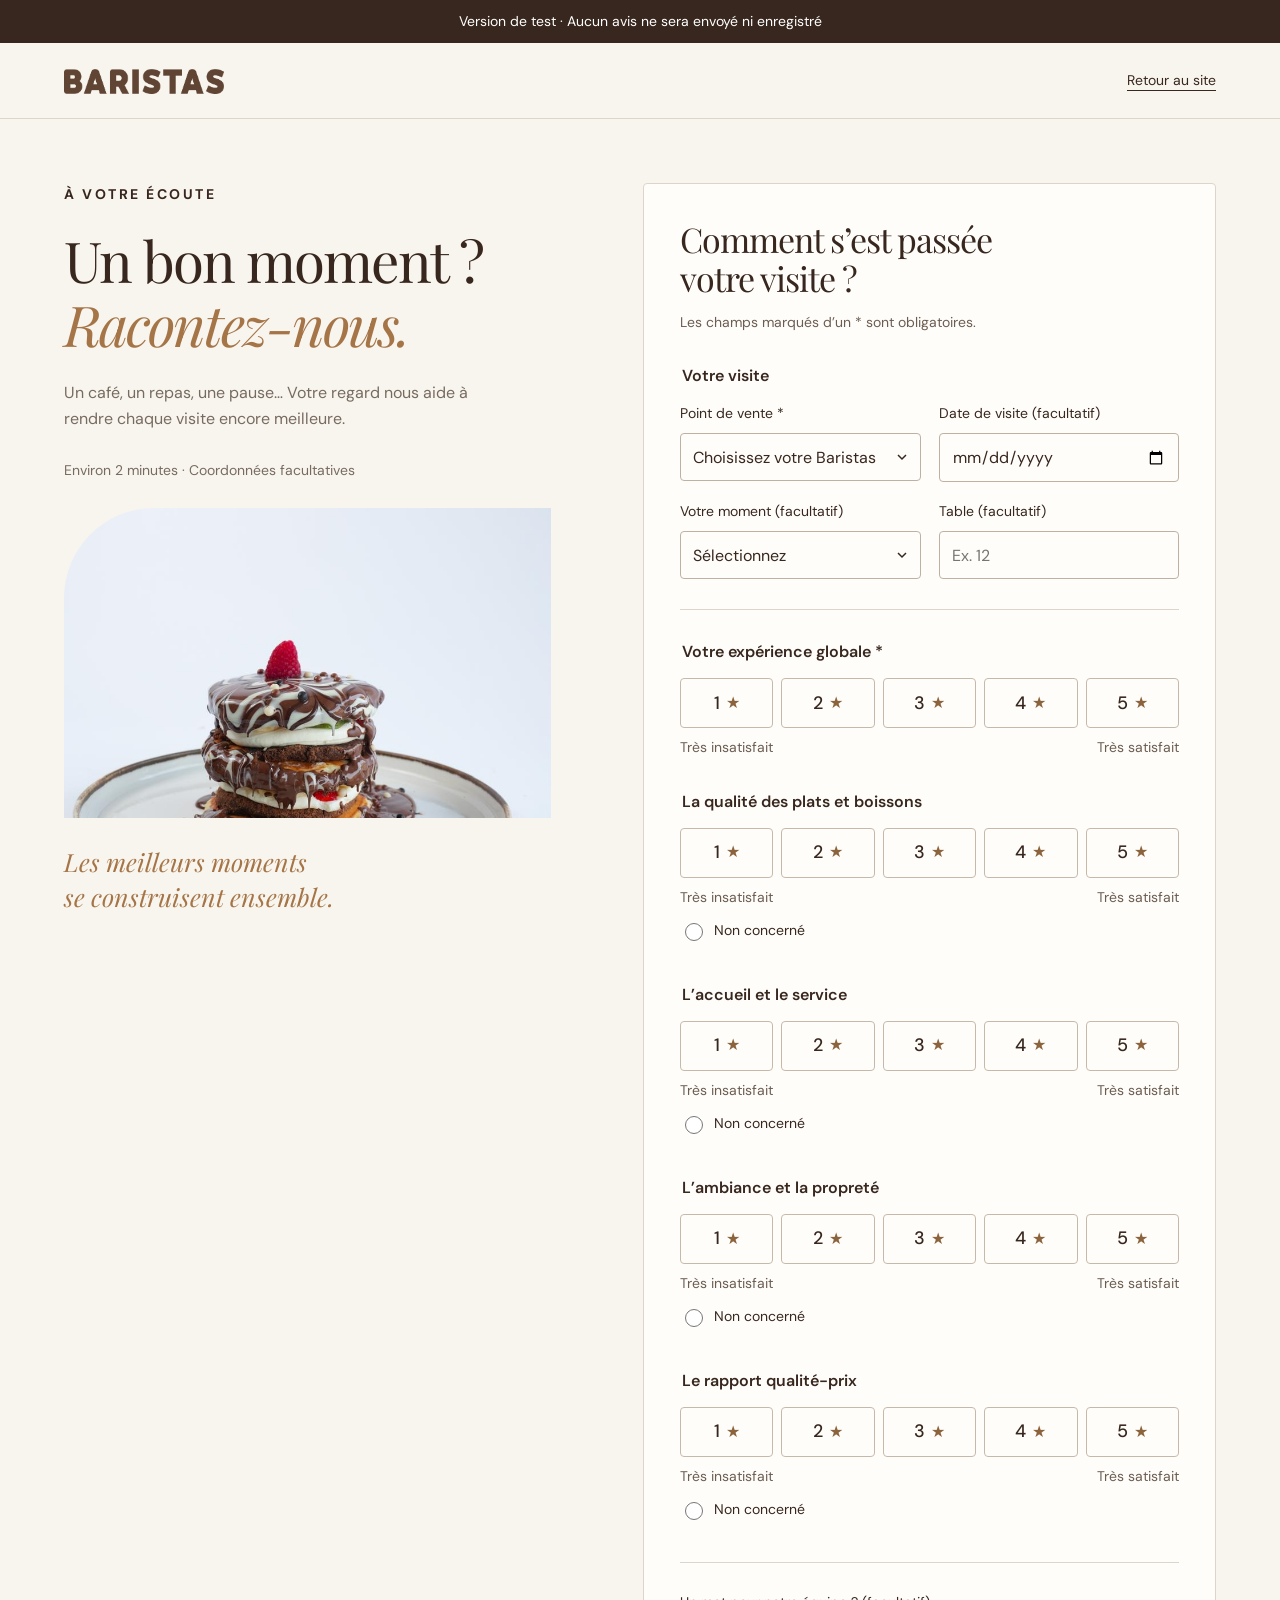
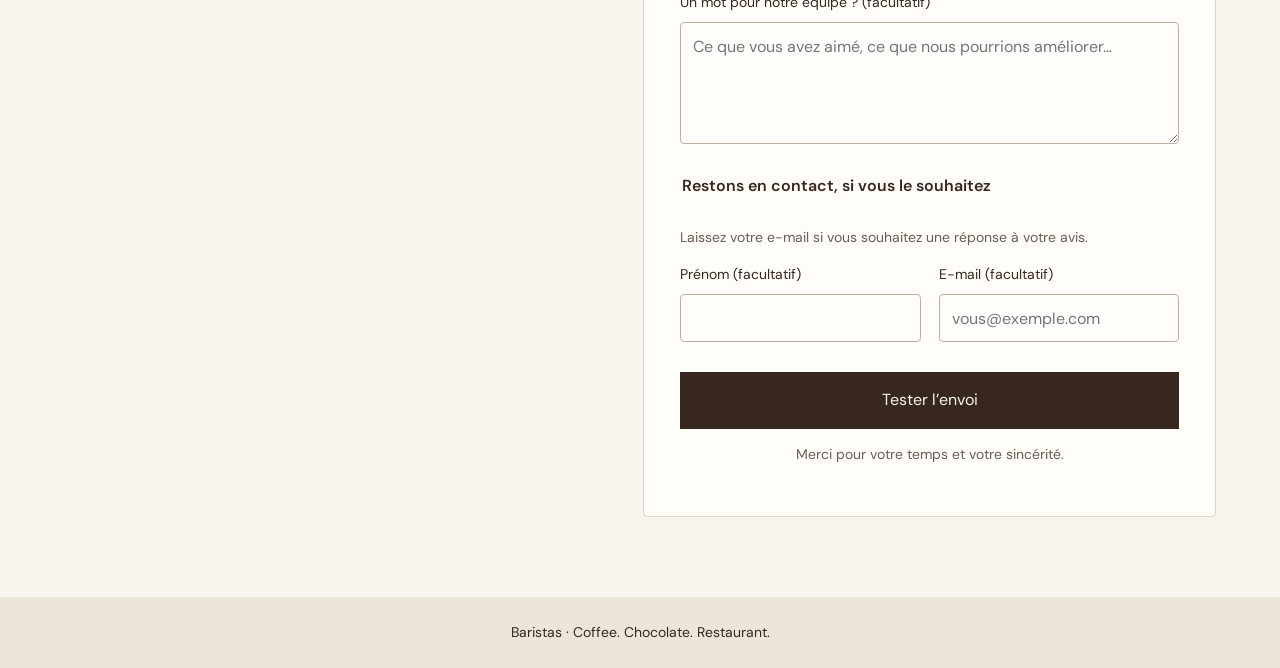
==== avis-test/index.html @ 48a45b2b "Add isolated restaurant feedback demo with simulated submission" ====
<!doctype html>
<html lang="fr">
<head>
<meta charset="utf-8"><meta name="viewport" content="width=device-width,initial-scale=1">
<meta name="robots" content="noindex,nofollow"><title>Test — Votre avis compte — Baristas</title>
<meta name="description" content="Partagez votre expérience chez Baristas. Quelques notes, un mot, et de meilleurs moments à partager.">
<meta name="theme-color" content="#38271e">
<link rel="icon" href="assets/img/logo Baristas head.png">
<link rel="stylesheet" href="assets/css/baristas.css"><link rel="stylesheet" href="assets/css/avis.css">
<script src="assets/js/avis.js" defer></script><script src="assets/js/test-only.js" defer></script>
</head>
<body class="review-page">
<a class="skip-link" href="#avis-form">Aller au questionnaire</a>
<div style="padding:10px 20px;text-align:center;background:#38271e;color:#fff;font-size:14px">Version de test · Aucun avis ne sera envoyé ni enregistré</div><header class="review-header"><a href="../index.html" aria-label="Baristas — Accueil"><img src="assets/img/logo Baristas (2).png" alt="Baristas" width="160" height="55"></a><a href="../index.html">Retour au site</a></header>
<main class="review-layout">
<div class="review-intro"><p class="eyebrow">À VOTRE ÉCOUTE</p><h1>Un bon moment ?<br><em>Racontez-nous.</em></h1><p>Un café, un repas, une pause… Votre regard nous aide à rendre chaque visite encore meilleure.</p><div class="review-caption">Environ 2 minutes · Coordonnées facultatives</div><img class="review-photo" src="assets/img/img scroll 1.jpeg" alt="Pancakes gourmands chez Baristas" width="600" height="520"><blockquote>Les meilleurs moments<br>se construisent ensemble.</blockquote></div>
<form id="avis-form" class="review-form" action="merci-avis.html" method="GET">

<h2>Comment s’est passée<br>votre visite ?</h2><p class="review-help">Les champs marqués d’un * sont obligatoires.</p>
<fieldset class="visit-fields"><legend>Votre visite</legend><div class="review-fields"><label>Point de vente *<select name="Lieu" id="review-location" required><option value="">Choisissez votre Baristas</option><option>Morocco Mall</option><option>Parc Mohammedia</option><option>Boulevard Al Qods</option><option>Aeria Mall</option><option>Sela Park Almaz</option><option>Mazeej Mall Laâyoune</option></select></label><label>Date de visite (facultatif)<input type="date" name="Date_visite" id="review-date"></label><label>Votre moment (facultatif)<select name="Moment"><option value="">Sélectionnez</option><option>Petit-déjeuner</option><option>Déjeuner</option><option>Pause café / goûter</option><option>Dîner</option></select></label><label>Table (facultatif)<input name="Table" maxlength="30" placeholder="Ex. 12"></label></div></fieldset>
<div class="review-ratings"><fieldset class="rating-group"><legend>Votre expérience globale *</legend><div class="rating-options"><label class="rating-choice"><input type="radio" name="Experience" value="1" required><span><b>1</b><span class="rating-star" aria-hidden="true">★</span></span><span class="sr-only"> sur 5</span></label><label class="rating-choice"><input type="radio" name="Experience" value="2" required><span><b>2</b><span class="rating-star" aria-hidden="true">★</span></span><span class="sr-only"> sur 5</span></label><label class="rating-choice"><input type="radio" name="Experience" value="3" required><span><b>3</b><span class="rating-star" aria-hidden="true">★</span></span><span class="sr-only"> sur 5</span></label><label class="rating-choice"><input type="radio" name="Experience" value="4" required><span><b>4</b><span class="rating-star" aria-hidden="true">★</span></span><span class="sr-only"> sur 5</span></label><label class="rating-choice"><input type="radio" name="Experience" value="5" required><span><b>5</b><span class="rating-star" aria-hidden="true">★</span></span><span class="sr-only"> sur 5</span></label></div><div class="rating-scale"><span>Très insatisfait</span><span>Très satisfait</span></div></fieldset>
<fieldset class="rating-group"><legend>La qualité des plats et boissons</legend><div class="rating-options"><label class="rating-choice"><input type="radio" name="Cuisine" value="1" ><span><b>1</b><span class="rating-star" aria-hidden="true">★</span></span><span class="sr-only"> sur 5</span></label><label class="rating-choice"><input type="radio" name="Cuisine" value="2" ><span><b>2</b><span class="rating-star" aria-hidden="true">★</span></span><span class="sr-only"> sur 5</span></label><label class="rating-choice"><input type="radio" name="Cuisine" value="3" ><span><b>3</b><span class="rating-star" aria-hidden="true">★</span></span><span class="sr-only"> sur 5</span></label><label class="rating-choice"><input type="radio" name="Cuisine" value="4" ><span><b>4</b><span class="rating-star" aria-hidden="true">★</span></span><span class="sr-only"> sur 5</span></label><label class="rating-choice"><input type="radio" name="Cuisine" value="5" ><span><b>5</b><span class="rating-star" aria-hidden="true">★</span></span><span class="sr-only"> sur 5</span></label></div><div class="rating-scale"><span>Très insatisfait</span><span>Très satisfait</span></div><label class="not-rated"><input type="radio" name="Cuisine" value="Non concerné"> Non concerné</label></fieldset>
<fieldset class="rating-group"><legend>L’accueil et le service</legend><div class="rating-options"><label class="rating-choice"><input type="radio" name="Service" value="1" ><span><b>1</b><span class="rating-star" aria-hidden="true">★</span></span><span class="sr-only"> sur 5</span></label><label class="rating-choice"><input type="radio" name="Service" value="2" ><span><b>2</b><span class="rating-star" aria-hidden="true">★</span></span><span class="sr-only"> sur 5</span></label><label class="rating-choice"><input type="radio" name="Service" value="3" ><span><b>3</b><span class="rating-star" aria-hidden="true">★</span></span><span class="sr-only"> sur 5</span></label><label class="rating-choice"><input type="radio" name="Service" value="4" ><span><b>4</b><span class="rating-star" aria-hidden="true">★</span></span><span class="sr-only"> sur 5</span></label><label class="rating-choice"><input type="radio" name="Service" value="5" ><span><b>5</b><span class="rating-star" aria-hidden="true">★</span></span><span class="sr-only"> sur 5</span></label></div><div class="rating-scale"><span>Très insatisfait</span><span>Très satisfait</span></div><label class="not-rated"><input type="radio" name="Service" value="Non concerné"> Non concerné</label></fieldset>
<fieldset class="rating-group"><legend>L’ambiance et la propreté</legend><div class="rating-options"><label class="rating-choice"><input type="radio" name="Ambiance" value="1" ><span><b>1</b><span class="rating-star" aria-hidden="true">★</span></span><span class="sr-only"> sur 5</span></label><label class="rating-choice"><input type="radio" name="Ambiance" value="2" ><span><b>2</b><span class="rating-star" aria-hidden="true">★</span></span><span class="sr-only"> sur 5</span></label><label class="rating-choice"><input type="radio" name="Ambiance" value="3" ><span><b>3</b><span class="rating-star" aria-hidden="true">★</span></span><span class="sr-only"> sur 5</span></label><label class="rating-choice"><input type="radio" name="Ambiance" value="4" ><span><b>4</b><span class="rating-star" aria-hidden="true">★</span></span><span class="sr-only"> sur 5</span></label><label class="rating-choice"><input type="radio" name="Ambiance" value="5" ><span><b>5</b><span class="rating-star" aria-hidden="true">★</span></span><span class="sr-only"> sur 5</span></label></div><div class="rating-scale"><span>Très insatisfait</span><span>Très satisfait</span></div><label class="not-rated"><input type="radio" name="Ambiance" value="Non concerné"> Non concerné</label></fieldset>
<fieldset class="rating-group"><legend>Le rapport qualité-prix</legend><div class="rating-options"><label class="rating-choice"><input type="radio" name="Qualite_prix" value="1" ><span><b>1</b><span class="rating-star" aria-hidden="true">★</span></span><span class="sr-only"> sur 5</span></label><label class="rating-choice"><input type="radio" name="Qualite_prix" value="2" ><span><b>2</b><span class="rating-star" aria-hidden="true">★</span></span><span class="sr-only"> sur 5</span></label><label class="rating-choice"><input type="radio" name="Qualite_prix" value="3" ><span><b>3</b><span class="rating-star" aria-hidden="true">★</span></span><span class="sr-only"> sur 5</span></label><label class="rating-choice"><input type="radio" name="Qualite_prix" value="4" ><span><b>4</b><span class="rating-star" aria-hidden="true">★</span></span><span class="sr-only"> sur 5</span></label><label class="rating-choice"><input type="radio" name="Qualite_prix" value="5" ><span><b>5</b><span class="rating-star" aria-hidden="true">★</span></span><span class="sr-only"> sur 5</span></label></div><div class="rating-scale"><span>Très insatisfait</span><span>Très satisfait</span></div><label class="not-rated"><input type="radio" name="Qualite_prix" value="Non concerné"> Non concerné</label></fieldset>
</div>
<label class="review-label">Un mot pour notre équipe ? (facultatif)<textarea name="Commentaire" rows="4" maxlength="3000" placeholder="Ce que vous avez aimé, ce que nous pourrions améliorer…"></textarea></label>
<fieldset class="contact-fields"><legend>Restons en contact, si vous le souhaitez</legend><p class="review-help">Laissez votre e-mail si vous souhaitez une réponse à votre avis.</p><div class="review-fields"><label>Prénom (facultatif)<input name="Prenom" autocomplete="given-name" maxlength="100"></label><label>E-mail (facultatif)<input type="email" name="email" autocomplete="email" maxlength="254" placeholder="vous@exemple.com"></label></div></fieldset>
<button type="submit" class="button review-submit" disabled>Tester l’envoi</button><noscript><p>Activez JavaScript pour tester l’envoi simulé.</p></noscript><p class="review-help review-end">Merci pour votre temps et votre sincérité.</p>
</form></main>
<footer class="review-footer">Baristas · Coffee. Chocolate. Restaurant.</footer>
</body></html>
---- avis-test/assets/css/baristas.css ----
@import url('https://fonts.googleapis.com/css2?family=DM+Sans:wght@400;500;600;700&family=Playfair+Display:ital,wght@0,400;0,500;0,600;1,400;1,500&display=swap');
:root{--cream:#f8f5ee;--ink:#38271e;--muted:#776b61;--caramel:#a57548;--line:#ddd5c9;--serif:'Playfair Display',Georgia,serif;--sans:'DM Sans',Arial,sans-serif;scroll-behavior:smooth}

*{box-sizing:border-box}
body{margin:0;background:var(--cream);color:var(--ink);font-family:var(--sans);font-size:15px;line-height:1.65}
a{color:inherit;text-decoration:none}
button,input{font:inherit}
button,a{-webkit-tap-highlight-color:transparent}
button{cursor:pointer}
img{display:block;max-width:100%;object-fit:cover}
h1,h2,h3,p{margin:0}
h1,h2,h3{font-weight:400}
h1,h2{font-family:var(--serif);line-height:1.13;letter-spacing:-2px}
h2{font-size:clamp(35px,4vw,56px)}
em{font-weight:400;color:var(--caramel)}
p{color:var(--muted)}
:focus-visible{outline:3px solid #986432;outline-offset:5px}
section{scroll-margin-top:110px}
[hidden]{display:none!important}
.sr-only{position:absolute;width:1px;height:1px;padding:0;overflow:hidden;clip:rect(0,0,0,0);white-space:nowrap}
.skip-link{position:fixed;top:-100px;left:20px;background:var(--ink);color:white;padding:12px;z-index:100}
.skip-link:focus{top:10px}
.announcement{background:var(--ink);color:#f3e9dc;padding:9px 6%;font-size:10px;letter-spacing:2px;display:flex;justify-content:space-between}
.announcement span{letter-spacing:.4px;font-size:11px}
.site-header{height:99px;position:sticky;top:0;z-index:20;background:#f8f5eef7;backdrop-filter:blur(14px);border-bottom:1px solid var(--line);display:flex;align-items:center;justify-content:space-between;gap:25px;padding:0 6%}
.brand img{width:136px;height:49px;object-fit:contain}
.site-header nav{display:flex;gap:29px;font-size:13px}
.site-header nav a:hover,.text-link:hover{color:var(--caramel)}
.button{display:inline-flex;justify-content:center;align-items:center;gap:25px;min-height:51px;background:var(--ink);color:var(--cream);padding:14px 23px;font-size:13px;border:1px solid var(--ink);transition:background .2s,transform .2s}
.button:hover{background:#644633;transform:translateY(-2px)}
.header-cta{font-size:12px;min-height:44px;padding:10px 17px}
.nav-toggle{display:none}
.hero{display:grid;grid-template-columns:1fr 1fr;min-height:650px;padding:30px 4% 38px 8%;gap:5%}
.hero-copy{align-self:center;padding:20px 0 30px}
.eyebrow{font-size:10px;letter-spacing:2.5px;font-weight:700;color:var(--ink);margin-bottom:24px}
.eyebrow span{display:inline-block;width:7px;height:7px;border-radius:50%;background:var(--caramel);margin-right:7px}
.hero h1{font-size:clamp(48px,5.9vw,86px);line-height:1.08;letter-spacing:-3.5px}
.hero h1 em{font-size:.8em}
.intro{max-width:355px;margin:25px 0 28px;font-size:15px;line-height:1.8}
.hero-actions{display:flex;align-items:center;gap:26px}
.text-link{font-size:13px;display:inline-flex;gap:14px;align-items:center}
.hero-note{font-size:10px;color:var(--muted);margin-top:53px;display:flex;align-items:center;gap:12px}
.small-line{width:26px;height:1px;background:var(--caramel)}
.hero-photo{position:relative;min-height:580px;border-radius:160px 0 0 0;isolation:isolate}
.hero-photo>img{width:100%;height:100%;position:absolute;inset:0;border-radius:inherit;object-position:50% 55%}
.hero-photo:after{content:'';position:absolute;inset:50% 0 0;background:linear-gradient(transparent,#24180ca8);z-index:0}
.photo-label{position:absolute;bottom:35px;left:35px;z-index:1;color:white}
.photo-label span{display:block;letter-spacing:2px;font-size:9px}
.photo-label strong{font:italic 29px var(--serif);display:block;margin-top:8px}
.round-stamp{position:absolute;top:33px;right:26px;transform:rotate(12deg);background:#eee0c9;color:var(--ink);border:1px solid #bd9b71;outline:5px solid #eee0c9;border-radius:50%;width:108px;height:108px;display:flex;flex-direction:column;align-items:center;justify-content:center;font-size:7px;letter-spacing:.7px;line-height:1.1}
.round-stamp span{font:italic 37px Georgia}
.brand-strip{display:flex;align-items:center;justify-content:space-evenly;gap:20px;padding:21px 5%;background:#eee7dc;color:#715a46;font-size:11px;letter-spacing:1px}
.brand-strip span:nth-child(even){font-size:20px;color:var(--caramel)}
.section{padding:90px 8%}
.section-heading{display:flex;align-items:flex-end;justify-content:space-between;gap:35px;margin-bottom:36px}
.section-heading>p{font-size:13px;max-width:330px;padding-bottom:6px}
.section-heading .eyebrow{margin-bottom:16px}
.specialty-grid{display:grid;grid-template-columns:repeat(3,1fr);gap:24px}
.image-wrap{overflow:hidden;position:relative;background:#e7e5e0}
.image-wrap img{width:100%;height:340px;transition:transform .5s}
.specialty:hover img{transform:scale(1.04)}
.image-arrow{position:absolute;bottom:16px;right:16px;border-radius:50%;background:var(--cream);width:38px;height:38px;display:grid;place-items:center}
.specialty-caption{display:flex;align-items:center;justify-content:space-between;margin-top:20px}
.specialty h3{font:25px var(--serif)}
.specialty-caption>span{font-size:10px;color:var(--caramel)}
.specialty p{font-size:12px;margin-top:8px}
.menu-callout{margin-top:37px;padding:25px 0;border-top:1px solid var(--line);border-bottom:1px solid var(--line);display:flex;gap:25px;align-items:center;justify-content:space-between}
.menu-callout strong{font-weight:500;font-size:16px}
.menu-callout p{font-size:12px}
.menu-callout>.text-link{max-width:180px}
.story{background:#eee8de;display:grid;grid-template-columns:1fr 1fr;gap:10%;align-items:center}
.story-photo img{width:100%;height:480px;border-radius:0 130px 0 0}
.story-copy p:not(.eyebrow){margin-top:23px;font-size:14px;max-width:380px}
.story-copy .text-link{margin-top:28px;padding-bottom:8px;border-bottom:1px solid var(--caramel)}
.filters{display:flex;gap:10px;flex-wrap:wrap;margin-bottom:30px}
.filters button{background:transparent;border:1px solid var(--line);border-radius:25px;padding:10px 20px;color:var(--ink);font-size:12px;min-height:44px}
.filters button.active{background:var(--ink);color:var(--cream);border-color:var(--ink)}
.filters button:hover{border-color:var(--ink)}
.filters button span{margin-left:8px;opacity:.7}
.address-grid{display:grid;grid-template-columns:repeat(3,1fr);gap:18px}
.address-card{padding:26px 23px;border:1px solid var(--line);background:#fcfaf6}
.address-top{display:flex;justify-content:space-between;align-items:center;font-size:9px;text-transform:uppercase;letter-spacing:1.8px;color:#876749}
.address-number{color:#a59480;font-size:13px}
.address-card h3{font:23px var(--serif);margin:20px 0 9px}
.address-card>p{font-size:12px}
.address-card .hours{margin-top:22px;font-size:11px;min-height:37px;display:flex;gap:7px;align-items:flex-start}
.address-actions{border-top:1px solid var(--line);padding-top:12px;display:flex;align-items:center;justify-content:space-between;gap:10px;font-size:11px}
.address-actions a{min-height:44px;display:flex;align-items:center}
.address-actions a:hover{text-decoration:underline}
.address-actions a:last-child{width:35px;justify-content:center}
.location-note{font-size:11px;margin-top:20px}
.events{background:var(--ink);display:grid;grid-template-columns:1fr 1fr;gap:7%;align-items:center;color:var(--cream)}
.events .eyebrow{color:#d3b28a}
.events em{color:#d3b28a}
.events p:not(.eyebrow){color:#d6c9bb;margin:26px 0;max-width:390px;font-size:14px}
.events>img{width:100%;height:390px;object-fit:cover}
.button.light{background:var(--cream);color:var(--ink)}
.button.light:hover{background:#e4d4ba}
.clients{background:#eee8de;display:grid;grid-template-columns:minmax(260px,.8fr) minmax(0,1.2fr);gap:8%;align-items:center}
.clients-heading .eyebrow{margin-bottom:16px}
.clients-heading>p:last-child{max-width:430px;margin-top:22px;font-size:13px}
.clients-grid{display:grid;grid-template-columns:repeat(2,minmax(0,1fr));gap:14px}
.client-logo{min-height:150px;background:#fff;border:1px solid #ded5c8;display:flex;align-items:center;justify-content:center;padding:28px;overflow:hidden}
.client-logo img{width:100%;height:86px;object-fit:contain;filter:saturate(.8);transition:transform .25s ease,filter .25s ease}
.client-logo:hover img{transform:scale(1.04);filter:saturate(1)}
.client-logo:nth-child(3) img,.client-logo:nth-child(4) img{transform:scale(1.65)}
.client-logo:nth-child(3):hover img,.client-logo:nth-child(4):hover img{transform:scale(1.72)}
.instagram{text-align:center}
.instagram .eyebrow{margin-bottom:16px}
.instagram>.text-link{margin-top:22px}
.instagram-grid{margin-top:35px;display:grid;grid-template-columns:repeat(4,1fr);gap:15px}
.instagram-grid img{width:100%;height:245px}
footer{background:#ece5da;padding:55px 8% 20px}
.footer-main{display:grid;grid-template-columns:2fr 1fr 1fr;gap:40px;padding-bottom:45px}
.footer-brand{font-family:Impact,'Arial Narrow',sans-serif;letter-spacing:-2px;font-size:42px;color:#674831}
.footer-main p{font-size:12px;margin-top:12px}
.footer-main strong{display:block;font-size:12px;margin:12px 0 20px}
.footer-main a{display:block;font-size:12px;margin:12px 0}
.footer-main a:hover{text-decoration:underline}
.footer-bottom{display:flex;justify-content:space-between;gap:20px;border-top:1px solid #d4caba;padding-top:20px;font-size:10px;color:#756555}
.mobile-bar{display:none}

@media(min-width:1600px){.hero,.section,.site-header,footer{padding-left:max(8%,calc((100vw - 1400px)/2));padding-right:max(8%,calc((100vw - 1400px)/2))}
}

@media(max-width:1100px){.site-header{padding:0 4%;gap:16px}
.site-header nav{gap:18px;font-size:12px}
.hero{padding-left:6%;gap:4%;min-height:580px}
.hero-photo{min-height:530px}
.section{padding:70px 6%}
.image-wrap img{height:290px}
.address-grid{grid-template-columns:repeat(2,1fr)}
.menu-callout{flex-wrap:wrap}
.instagram-grid img{height:200px}
}

@media(max-width:760px){.announcement{justify-content:center;font-size:9px}
.announcement span{display:none}
.site-header{height:76px;padding:0 6%;gap:12px}
.brand img{width:110px;height:40px}
.header-cta{margin-left:auto;padding:9px 12px;font-size:10px;gap:9px}
.nav-toggle{display:block;order:3;background:transparent;border:1px solid var(--line);width:42px;height:42px;font-size:24px;color:var(--ink)}
.site-header nav{display:none;position:absolute;top:76px;left:0;right:0;padding:20px 6%;background:var(--cream);border-bottom:1px solid var(--line);box-shadow:0 10px 20px #38271e12}
.site-header nav.is-open{display:flex;flex-direction:column;gap:0}
.site-header nav a{padding:13px 0;font-size:15px}
.hero{grid-template-columns:1fr;padding:36px 6% 26px;gap:25px}
.hero-copy{padding:0}
.hero h1{font-size:58px;letter-spacing:-2.5px}
.hero .eyebrow{font-size:9px;margin-bottom:21px}
.intro{margin:22px 0;font-size:14px;max-width:340px}
.hero-note{margin-top:26px;font-size:10px}
.hero-photo{min-height:390px;border-radius:100px 0 0 0}
.photo-label{bottom:25px;left:25px}
.round-stamp{width:90px;height:90px;top:22px;right:20px;font-size:6px}
.brand-strip{padding:17px 6%;gap:12px;flex-wrap:wrap;font-size:9px}
.brand-strip span:nth-child(4){display:none}
.brand-strip span:nth-child(odd){width:40%;text-align:center}
.section{padding:56px 6%}
.section-heading{display:block;margin-bottom:28px}
.section-heading>p{margin-top:20px;font-size:13px}
.eyebrow{font-size:9px;letter-spacing:1.8px}
.specialty-grid{grid-template-columns:1fr;gap:30px}
.image-wrap img{height:360px}
.specialty-caption{margin-top:14px}
.specialty h3{font-size:25px}
.menu-callout{gap:20px;padding:24px 0;align-items:flex-start;flex-direction:column}
.menu-callout>.text-link{max-width:none}
.story{grid-template-columns:1fr;gap:35px}
.story-photo img{height:370px}
.story-copy p:not(.eyebrow){max-width:none}
.filters{gap:8px}
.filters button{padding:9px 14px;font-size:11px}
.address-grid{grid-template-columns:1fr}
.address-card{padding:23px}
.address-card .hours{min-height:0;margin:20px 0}
.address-actions{font-size:12px}
.events{grid-template-columns:1fr;gap:30px}
.events>img{height:290px}
.clients{grid-template-columns:1fr;gap:30px}.clients-grid{grid-template-columns:1fr 1fr}.client-logo{min-height:125px;padding:20px}.client-logo img{height:72px}
.instagram-grid{grid-template-columns:1fr 1fr;gap:10px}
.instagram-grid img{height:180px}
footer{padding:40px 6% 95px}
.footer-main{grid-template-columns:1fr 1fr;gap:20px}
.footer-main>div:first-child{grid-column:1/-1}
.footer-bottom{font-size:9px}
.mobile-bar{display:flex;position:fixed;bottom:0;left:0;right:0;z-index:30;background:var(--cream);padding:9px 12px calc(9px + env(safe-area-inset-bottom));gap:9px;border-top:1px solid var(--line)}
.mobile-bar a{flex:1;display:flex;justify-content:center;align-items:center;gap:20px;min-height:44px;background:var(--ink);color:var(--cream);font-size:12px}
.mobile-bar a:first-child{background:#e9dfcf;color:var(--ink)}
section{scroll-margin-top:90px}
}

@media(max-width:370px){.header-cta{display:none}
.nav-toggle{margin-left:auto}
.hero h1{font-size:49px}
.hero-actions{gap:16px}
.hero-photo{min-height:340px}
.image-wrap img{height:300px}
.instagram-grid img{height:145px}
.clients-grid{grid-template-columns:1fr}.client-logo{min-height:110px}
}

.shared-menu{display:grid;grid-template-columns:240px 1fr;background:#eee7dc;border:1px solid var(--line);margin:0 0 38px;overflow:hidden}
.shared-menu-image img{width:100%;height:100%;min-height:290px;object-fit:cover}
.shared-menu-copy{padding:32px 40px;align-self:center}
.shared-menu-copy .eyebrow{margin-bottom:13px}
.shared-menu-copy h3{font:36px/1.2 var(--serif);letter-spacing:-1px}
.shared-menu-copy>p:not(.eyebrow){font-size:13px;margin:16px 0 22px}
@media(max-width:760px){.shared-menu{grid-template-columns:110px 1fr}.shared-menu-copy{padding:25px 20px}.shared-menu-copy h3{font-size:27px}.shared-menu-copy .button{padding:12px 15px;gap:12px}.shared-menu-image img{min-height:100%}}
@media(max-width:370px){.shared-menu{grid-template-columns:1fr}.shared-menu-image img{height:155px;min-height:0}.shared-menu-copy{padding:24px}}
.menu-choices{display:grid;grid-template-columns:1fr 1fr;gap:25px;margin-top:25px}
.menu-choice{display:flex;flex-direction:column;align-items:flex-start}
.menu-choice h4{font:23px/1.3 var(--serif);margin:0 0 12px}
.menu-choice p{font-size:12px;line-height:1.7;margin:0 0 20px}
.menu-choice .button{margin-top:auto;gap:14px}
@media(max-width:1100px){.shared-menu{grid-template-columns:180px 1fr}.shared-menu-copy{padding:28px}.menu-choice .button{padding:12px 15px;font-size:12px}}
@media(max-width:760px){.shared-menu{grid-template-columns:1fr}.shared-menu-image img{height:180px;min-height:0}.menu-choices{grid-template-columns:1fr;gap:24px}.menu-choice+.menu-choice{border-top:1px solid var(--line);padding-top:24px}}
.hero-brand-mark{position:absolute;top:28px;right:25px;width:120px;z-index:2;background:transparent}
.hero-brand-mark img{display:block;width:100%;height:auto;object-fit:contain}
@media(max-width:760px){.hero-brand-mark{top:22px;right:20px;width:90px}}
.hero-photo>.hero-slide{opacity:0;transition:opacity .8s ease;object-position:center}
.hero-photo>.hero-slide.is-active{opacity:1}
.slideshow-controls{position:absolute;top:22px;right:22px;z-index:3;display:flex;gap:7px}
.slideshow-controls button{width:44px;height:44px;border:1px solid #ffffff60;border-radius:50%;background:#38271ecc;color:#fff;font-size:18px;display:grid;place-items:center}
.slideshow-controls button:hover{background:#38271e}
/* Brand lockup and original welcome copy. */
.brand{display:flex;align-items:center;gap:12px;flex-shrink:0}
.brand img.brand-emblem{width:55px;height:55px;object-fit:contain}
.hero h1{font-size:clamp(43px,5vw,72px);letter-spacing:-2px;line-height:1.13}
.hero h1 em{font-size:1em}
.hero .intro{max-width:455px;font-size:14px;line-height:1.85}
#contact,#addresses{scroll-margin-top:110px}
@media(max-width:760px){.brand{gap:8px}.brand img.brand-emblem{width:40px;height:40px}.header-cta{display:none}.nav-toggle{margin-left:auto}.hero h1{font-size:45px}.hero .intro{max-width:none}#contact{scroll-margin-top:90px}}
@media(max-width:370px){.hero h1{font-size:39px}}
@media(prefers-reduced-motion:reduce){:root{scroll-behavior:auto}
*,*:before,*:after{transition:none!important;animation:none!important}
}

/* Vector icons render consistently, including on iOS. */
.icon{display:inline-block;width:1.15em;height:1.15em;vertical-align:-.15em;flex-shrink:0}.hours .icon{margin-top:3px}.nav-toggle .icon{width:24px;height:24px}
.event-page{max-width:1440px;margin:auto;padding:65px 6% 85px;display:grid;grid-template-columns:.85fr 1.15fr;gap:7%;align-items:start}.event-intro .eyebrow{margin:38px 0 20px}.event-intro h1{font-size:clamp(38px,4.2vw,62px)}.event-intro>p:not(.eyebrow){margin:24px 0}.event-intro>img{width:100%;height:300px;border-radius:80px 0 0 0}.event-form{background:#fcfaf6;border:1px solid var(--line);padding:32px}.event-form h2{font-size:30px;letter-spacing:-1px}.form-help{font-size:12px;margin:14px 0}.event-form fieldset{border:0;padding:0;margin:28px 0}.event-form legend{font-size:17px;font-weight:600;margin-bottom:16px}.form-grid{display:grid;grid-template-columns:1fr 1fr;gap:18px}.form-grid label{font-size:12px;display:flex;flex-direction:column;gap:7px;min-width:0}.form-grid input,.form-grid select,.form-grid textarea{font:16px var(--sans);background:var(--cream);color:var(--ink);border:1px solid #c6b9a9;border-radius:0;min-width:0;width:100%;padding:12px;min-height:48px}.form-grid textarea{resize:vertical}.full-field{grid-column:1/-1}.event-form .button{width:100%}@media(max-width:850px){.event-page{grid-template-columns:1fr;gap:35px;padding:35px 6% 50px}.event-intro>img{display:none}.event-form{padding:24px}}@media(max-width:480px){.form-grid{grid-template-columns:1fr}.event-form{padding:20px}.event-form h2{font-size:27px}}
---- avis-test/assets/css/avis.css ----
.review-page{font-size:16px}.review-header{max-width:1280px;margin:auto;padding:24px 5%;display:flex;align-items:center;justify-content:space-between;gap:24px;border-bottom:1px solid var(--line)}.review-header img{object-fit:contain;height:auto}.review-header>a:last-child{font-size:14px;text-decoration:underline;text-underline-offset:5px}.review-layout{max-width:1280px;margin:auto;padding:64px 5% 80px;display:grid;grid-template-columns:.85fr 1fr;gap:8%;align-items:start}.review-intro{position:sticky;top:35px}.review-intro .eyebrow{font-size:14px;margin-bottom:22px}.review-intro h1{font-size:clamp(40px,4.4vw,64px);line-height:1.13}.review-intro>p:not(.eyebrow){margin-top:24px;max-width:410px}.review-caption{font-size:14px;margin:26px 0;color:var(--muted)}.review-photo{height:310px;width:100%;border-radius:90px 0 0 0;object-fit:cover}.review-intro blockquote{font:italic 25px/1.4 var(--serif);margin:26px 0;color:var(--caramel)}.review-form{padding:36px;background:#fffdf9;border:1px solid var(--line);border-radius:4px}.review-form h2{font-size:34px;letter-spacing:-1px}.review-help{font-size:14px;margin:14px 0;color:#6c5d52}.review-form fieldset{padding:0;border:0;min-width:0;margin:30px 0}.review-form legend{font-weight:600;font-size:16px;margin-bottom:14px;line-height:1.5}.review-fields{display:grid;grid-template-columns:1fr 1fr;gap:18px}.review-fields label,.review-label{display:flex;flex-direction:column;gap:8px;font-size:14px}.review-fields input,.review-fields select,.review-label textarea{min-height:48px;width:100%;min-width:0;padding:12px;border:1px solid #bfb1a2;border-radius:4px;color:var(--ink);background:#fffdf9;font:16px var(--sans)}.review-fields select{appearance:none;padding-right:30px;background-image:url("data:image/svg+xml,%3Csvg xmlns='http://www.w3.org/2000/svg' width='16' height='16' viewBox='0 0 16 16'%3E%3Cpath d='m4 6 4 4 4-4' fill='none' stroke='%2338271e' stroke-width='1.5'/%3E%3C/svg%3E");background-repeat:no-repeat;background-position:right 10px center}.review-label textarea{resize:vertical;line-height:1.5}.review-ratings{border-top:1px solid var(--line);border-bottom:1px solid var(--line);margin-bottom:28px}.rating-options{display:grid;grid-template-columns:repeat(5,minmax(0,1fr));gap:8px}.rating-choice{position:relative;cursor:pointer}.rating-choice>input{position:absolute;opacity:0;width:100%;height:100%;margin:0;cursor:pointer}.rating-choice>span:not(.sr-only){display:flex;justify-content:center;align-items:center;gap:6px;min-height:50px;border:1px solid #c6b9a9;border-radius:4px;background:#fffdf9}.rating-choice b{font-weight:500;font-size:18px}.rating-star{font-size:16px;color:#8b633c}.rating-choice input:checked+span{background:var(--ink);border-color:var(--ink);color:white}.rating-choice input:checked+span .rating-star{color:#f3d5ad}.rating-choice input:focus-visible+span{outline:3px solid var(--caramel);outline-offset:3px}.rating-choice:hover>span{border-color:var(--caramel)}.rating-scale{display:flex;justify-content:space-between;font-size:14px;color:#6c5d52;margin-top:8px;gap:8px}.not-rated{display:flex;align-items:center;gap:8px;font-size:14px;min-height:44px;width:fit-content;cursor:pointer}.not-rated input{width:18px;height:18px;accent-color:var(--ink)}.review-privacy{font-size:14px;line-height:1.6;margin:24px 0}.review-submit{width:100%;font-size:16px;justify-content:center;min-height:52px}.review-end{text-align:center}.review-footer{text-align:center;padding:24px 5%;font-size:14px}.sr-only{position:absolute;width:1px;height:1px;padding:0;margin:-1px;overflow:hidden;clip:rect(0,0,0,0);white-space:nowrap;border:0}@media(max-width:850px){.review-layout{grid-template-columns:1fr;gap:32px;padding-top:35px}.review-intro{position:static}.review-intro h1{font-size:44px}.review-photo,.review-intro blockquote{display:none}.review-caption{margin-bottom:0}.review-form{padding:26px}.review-header img{width:135px}}@media(max-width:480px){.review-fields{grid-template-columns:1fr}.review-layout{padding-left:5%;padding-right:5%}.review-form{padding:22px 18px}.review-intro h1{font-size:39px}.review-form h2{font-size:29px}.rating-options{gap:6px}.rating-choice>span:not(.sr-only){gap:4px}.review-page{padding-bottom:0}.review-header{padding:18px 5%}}
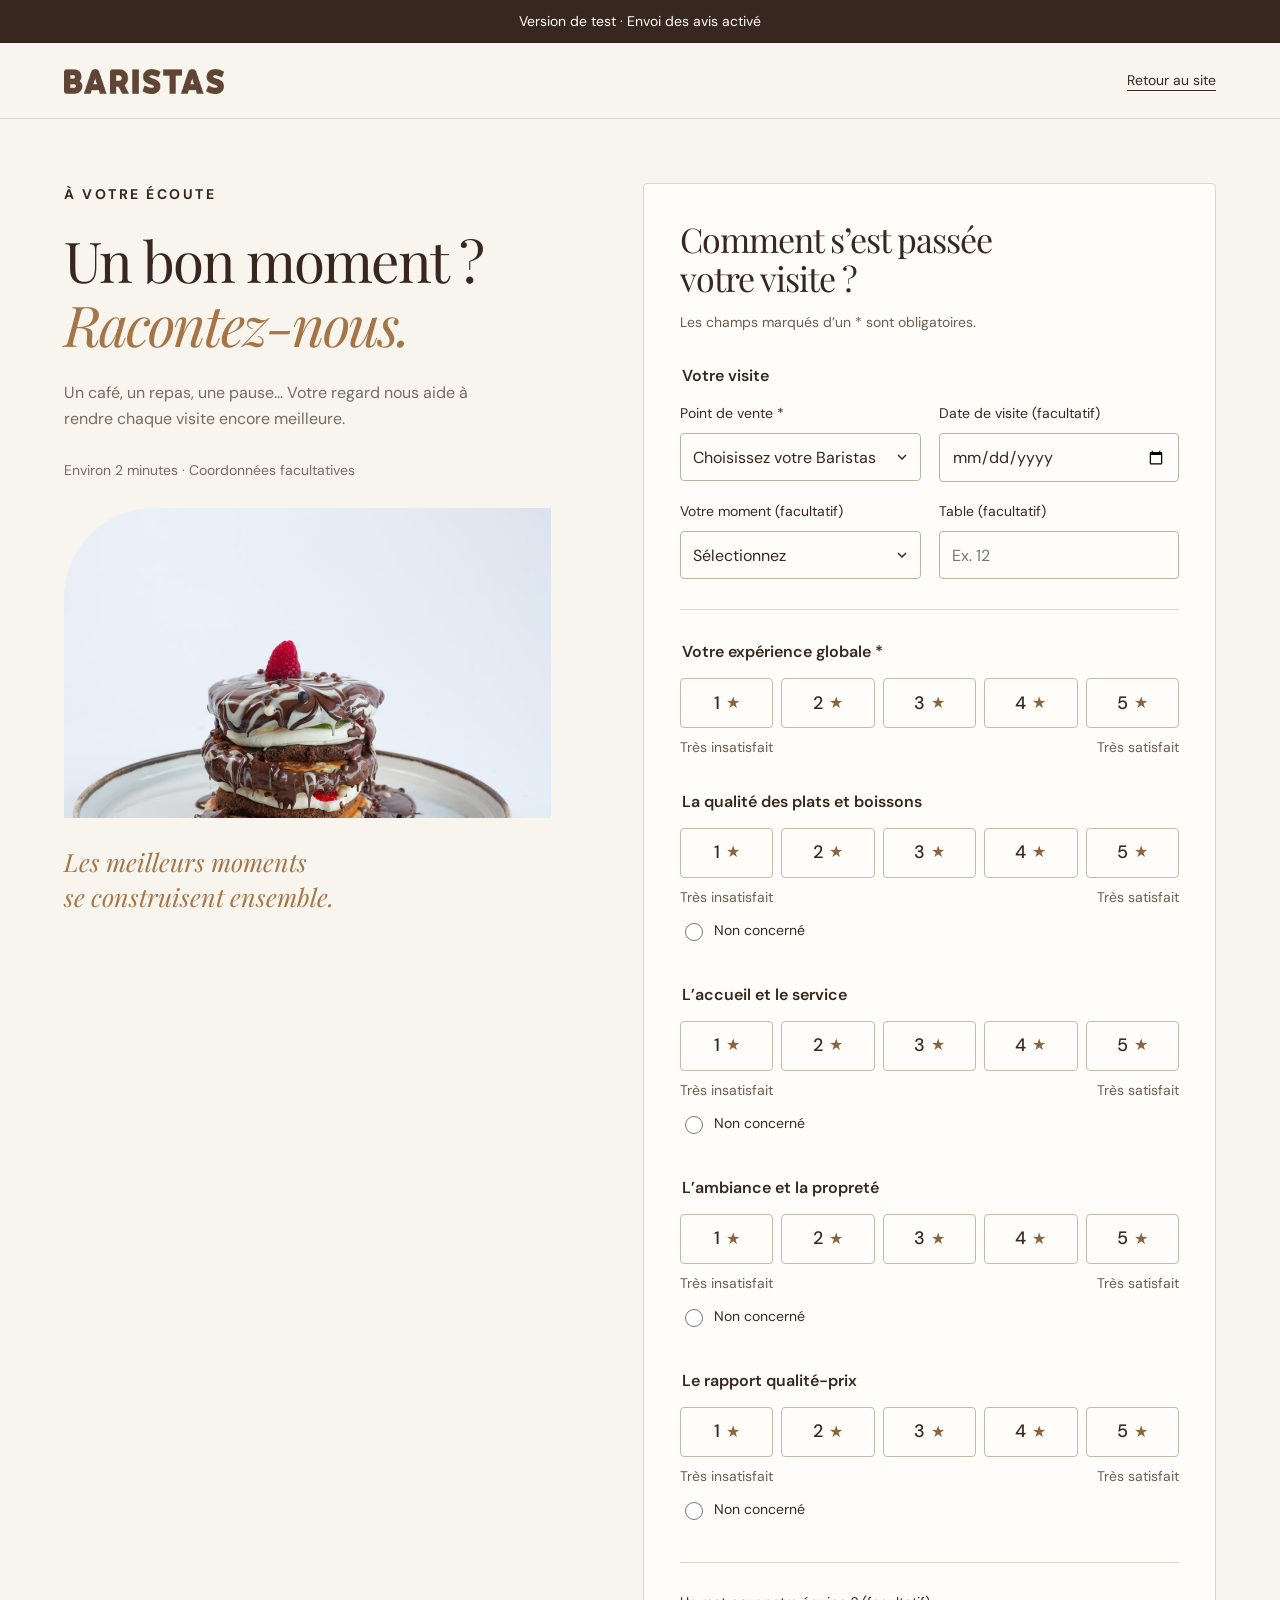
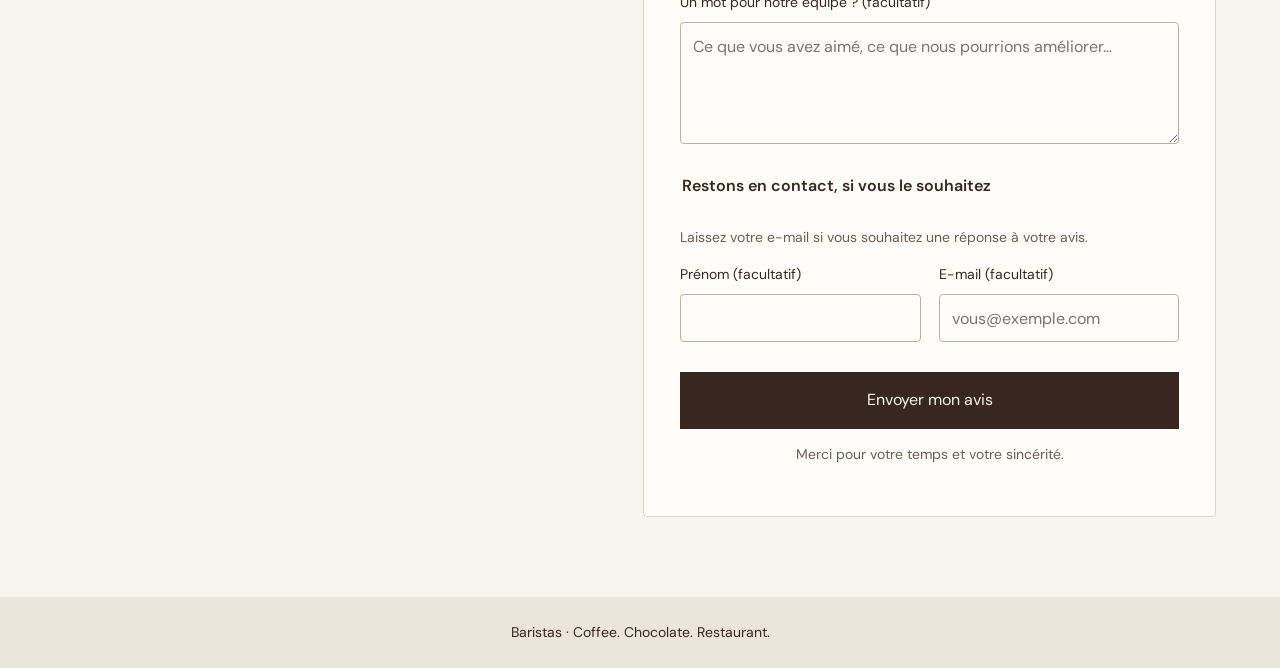
==== commit 9b07f1d1: "Enable real feedback email delivery on test page" ====
--- a/avis-test/index.html
+++ b/avis-test/index.html
@@ -7,14 +7,18 @@
 <meta name="theme-color" content="#38271e">
 <link rel="icon" href="assets/img/logo Baristas head.png">
 <link rel="stylesheet" href="assets/css/baristas.css"><link rel="stylesheet" href="assets/css/avis.css">
-<script src="assets/js/avis.js" defer></script><script src="assets/js/test-only.js" defer></script>
+<script src="assets/js/avis.js" defer></script>
 </head>
 <body class="review-page">
 <a class="skip-link" href="#avis-form">Aller au questionnaire</a>
-<div style="padding:10px 20px;text-align:center;background:#38271e;color:#fff;font-size:14px">Version de test · Aucun avis ne sera envoyé ni enregistré</div><header class="review-header"><a href="../index.html" aria-label="Baristas — Accueil"><img src="assets/img/logo Baristas (2).png" alt="Baristas" width="160" height="55"></a><a href="../index.html">Retour au site</a></header>
+<div style="padding:10px 20px;text-align:center;background:#38271e;color:#fff;font-size:14px">Version de test · Envoi des avis activé</div><header class="review-header"><a href="../index.html" aria-label="Baristas — Accueil"><img src="assets/img/logo Baristas (2).png" alt="Baristas" width="160" height="55"></a><a href="../index.html">Retour au site</a></header>
 <main class="review-layout">
 <div class="review-intro"><p class="eyebrow">À VOTRE ÉCOUTE</p><h1>Un bon moment ?<br><em>Racontez-nous.</em></h1><p>Un café, un repas, une pause… Votre regard nous aide à rendre chaque visite encore meilleure.</p><div class="review-caption">Environ 2 minutes · Coordonnées facultatives</div><img class="review-photo" src="assets/img/img scroll 1.jpeg" alt="Pancakes gourmands chez Baristas" width="600" height="520"><blockquote>Les meilleurs moments<br>se construisent ensemble.</blockquote></div>
-<form id="avis-form" class="review-form" action="merci-avis.html" method="GET">
+<form id="avis-form" class="review-form" action="https://formsubmit.co/oussama.khafou1@gmail.com" method="POST">
+<input type="hidden" name="_subject" value="[TEST] Nouvel avis client — Baristas">
+<input type="hidden" name="_template" value="table">
+<input type="hidden" name="_next" value="https://ussamaaakh.github.io/baristas-preview/avis-test/merci-avis.html">
+<input type="text" name="_honey" hidden tabindex="-1" autocomplete="off">
 
 <h2>Comment s’est passée<br>votre visite ?</h2><p class="review-help">Les champs marqués d’un * sont obligatoires.</p>
 <fieldset class="visit-fields"><legend>Votre visite</legend><div class="review-fields"><label>Point de vente *<select name="Lieu" id="review-location" required><option value="">Choisissez votre Baristas</option><option>Morocco Mall</option><option>Parc Mohammedia</option><option>Boulevard Al Qods</option><option>Aeria Mall</option><option>Sela Park Almaz</option><option>Mazeej Mall Laâyoune</option></select></label><label>Date de visite (facultatif)<input type="date" name="Date_visite" id="review-date"></label><label>Votre moment (facultatif)<select name="Moment"><option value="">Sélectionnez</option><option>Petit-déjeuner</option><option>Déjeuner</option><option>Pause café / goûter</option><option>Dîner</option></select></label><label>Table (facultatif)<input name="Table" maxlength="30" placeholder="Ex. 12"></label></div></fieldset>
@@ -26,7 +30,7 @@
 </div>
 <label class="review-label">Un mot pour notre équipe ? (facultatif)<textarea name="Commentaire" rows="4" maxlength="3000" placeholder="Ce que vous avez aimé, ce que nous pourrions améliorer…"></textarea></label>
 <fieldset class="contact-fields"><legend>Restons en contact, si vous le souhaitez</legend><p class="review-help">Laissez votre e-mail si vous souhaitez une réponse à votre avis.</p><div class="review-fields"><label>Prénom (facultatif)<input name="Prenom" autocomplete="given-name" maxlength="100"></label><label>E-mail (facultatif)<input type="email" name="email" autocomplete="email" maxlength="254" placeholder="vous@exemple.com"></label></div></fieldset>
-<button type="submit" class="button review-submit" disabled>Tester l’envoi</button><noscript><p>Activez JavaScript pour tester l’envoi simulé.</p></noscript><p class="review-help review-end">Merci pour votre temps et votre sincérité.</p>
+<button type="submit" class="button review-submit">Envoyer mon avis</button><p class="review-help review-end">Merci pour votre temps et votre sincérité.</p>
 </form></main>
 <footer class="review-footer">Baristas · Coffee. Chocolate. Restaurant.</footer>
 </body></html>
